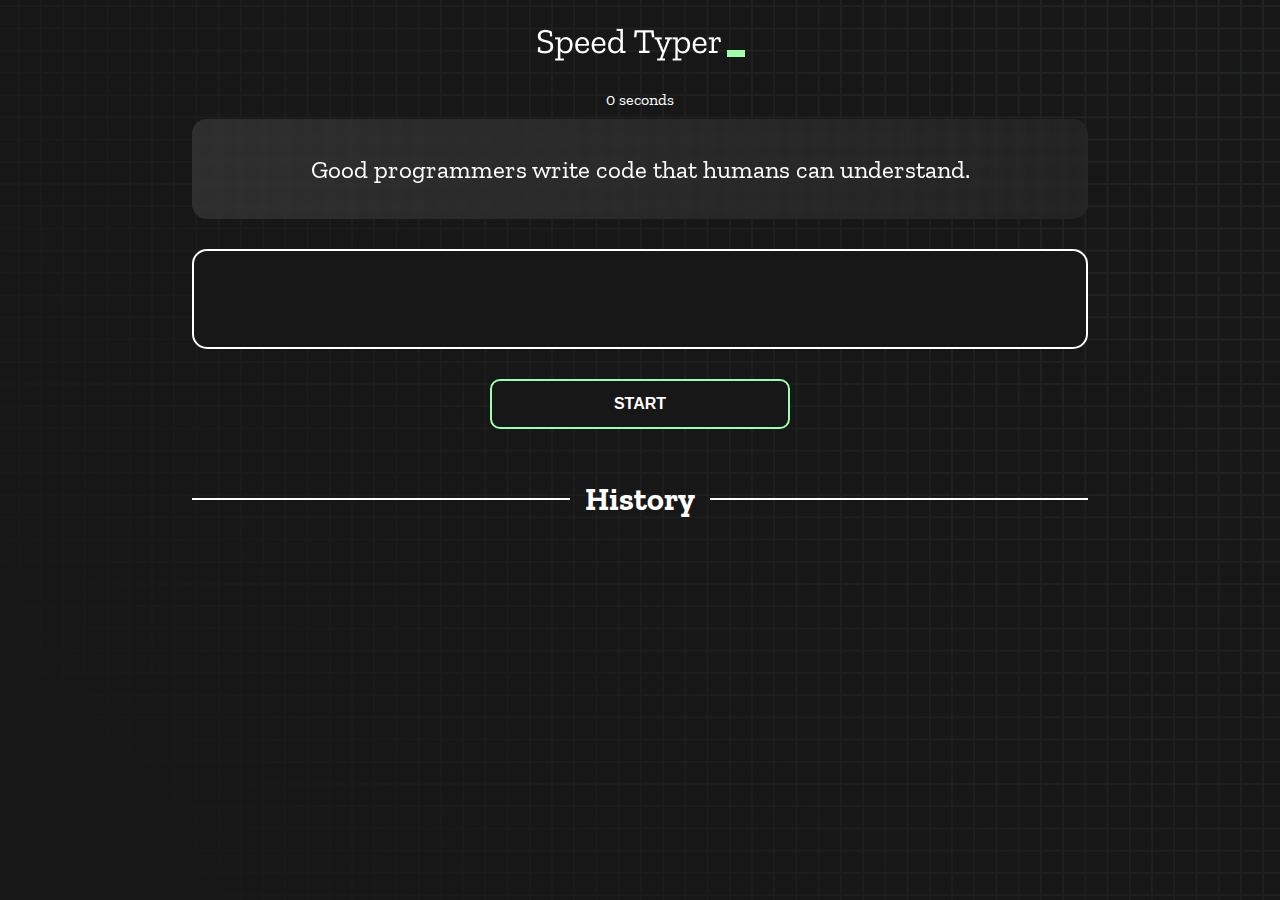
==== index.html @ 2fed746d "Initial commit" ====
<!DOCTYPE html>
<html lang="en">
  <head>
    <meta charset="UTF-8" />
    <meta http-equiv="X-UA-Compatible" content="IE=edge" />
    <meta name="viewport" content="width=device-width, initial-scale=1.0" />
    <title>Speed Monster</title>
    <link rel="stylesheet" href="styles.css" />
    <link rel="preconnect" href="https://fonts.googleapis.com" />
    <link rel="preconnect" href="https://fonts.gstatic.com" crossorigin />
    <link
      href="https://fonts.googleapis.com/css2?family=Zilla+Slab:wght@300;400;500&display=swap"
      rel="stylesheet"
    />
  </head>
  <body>
    <h1 class="title"><img src="./logo.png" /></h1>
    <div id="show-time">0 seconds</div>

    <div class="box-container">
      <div id="question"></div>

      <div id="display" class="inactive"></div>

      <div class="buttons">
        <button id="starts">START</button>
      </div>

      <div class="divider-container">
        <div class="line"></div>
        <h1 class="title2">History</h1>
        <div class="line"></div>
      </div>
      <div id="histories"></div>
    </div>

    <div id="countdown"></div>
    <div id="modal-background" class="hidden"></div>
    <div id="result" class="hidden"></div>

    <script src="./history.js"></script>
    <script src="./script.js"></script>
  </body>
</html>
---- styles.css ----
* {
  padding: 0;
  margin: 0;
  box-sizing: border-box;
}

body {
  background-image: url("./bg.png");
  background-size: cover;
  background-position: left top;
  font-family: "Zilla Slab", serif;
}

.box-container {
  width: 70%;
  margin: 0 auto;
}

#question {
  height: 100px;
  display: flex;
  align-items: center;
  justify-content: center;
  color: white;
  font-size: 25px;
  border-radius: 15px;
  background: rgb(255, 255, 255);
  background: linear-gradient(
    92.49deg,
    rgba(255, 255, 255, 0.1) 0.18%,
    rgba(255, 255, 255, 0.05) 99.85%
  );
  backdrop-filter: blur(5px);
  margin-bottom: 30px;
}

#display {
  height: 100px;
  display: flex;
  flex-wrap: wrap;
  align-items: center;
  padding-left: 5rem;
  color: white;
  font-size: 32px;
  background-color: #171717;
  border: 2px solid #9dffad;
  border-radius: 15px;
}

#countdown {
  position: fixed;
  height: 100vh;
  width: 100vw;
  background-color: rgba(0, 0, 0, 0.8);
  top: 0;
  left: 0;
  display: flex;
  align-items: center;
  justify-content: center;
  font-size: 3rem;
  color: white;
  display: none;
}
#result {
  position: fixed;
  top: 10%; 
  left: 10%;
  transform: translate(-50%, -50%);
  height: 250px;
  width: 400px;
  background-color: #171717;
  border-radius: 15px;
  border: 2px solid #9dffad;
  color: white;
  text-align: center;
  padding: 2rem;
}
#show-time{
  text-align: center;
  color: white;
  margin: 10px 0;
}

.green {
  color: #9dffad;
}
.red {
  color: #eb6565;
}
.bold {
  font-weight: 700;
}
.inactive {
  border: 2px solid white !important;
}
.hidden {
  display: none;
}
.title {
  text-align: center;
  color: white;
  margin: 20px 0;
}

.divider-container {
  height: 80px;
  display: flex;
  justify-content: center;
  align-items: center;
  gap: 15px;
  margin: 0 auto;
}

.line {
  height: 2px;
  background: white;
  width: 100%;
}

.title2 {
  color: white;
  display: block;
}

.buttons {
  display: flex;
  justify-content: center;
  margin: 30px 0;
}
button {
  padding: 10px 20px;
  border: none;
  font-size: 16px;
  font-weight: bold;
  width: 300px;
  height: 50px;
  color: white;
  background-color: #171717;
  border-radius: 10px;
  border: 2px solid #9dffad;
  cursor: pointer;
}

#histories {
  display: flex;
  flex-wrap: wrap;
  justify-content: space-around;
}

.card {
  width: 100%;
  height: 100%;
  padding: 50px;
  display: flex;
  justify-content: space-between;
  align-items: center;
  padding: 20px 30px;
  color: white;
  border-radius: 15px;
  background: rgb(255, 255, 255);
  background: linear-gradient(
    92.49deg,
    rgba(255, 255, 255, 0.1) 0.18%,
    rgba(255, 255, 255, 0.05) 99.85%
  );
  backdrop-filter: blur(5px);
  margin-bottom: 30px;
}

#modal-background {
  background: rgb(255, 255, 255);
  background: linear-gradient(
    92.49deg,
    rgba(255, 255, 255, 0.1) 0.18%,
    rgba(255, 255, 255, 0.05) 99.85%
  );
  backdrop-filter: blur(5px);
  height: 100vh;
  width: 100%;
  position: fixed;
  top: 0;
}

@media only screen and (max-width: 700px) {
  .box-container {
    padding: 0 20px;
    width: 100%;
  }
  .card {
    flex-direction: column;
  }
}
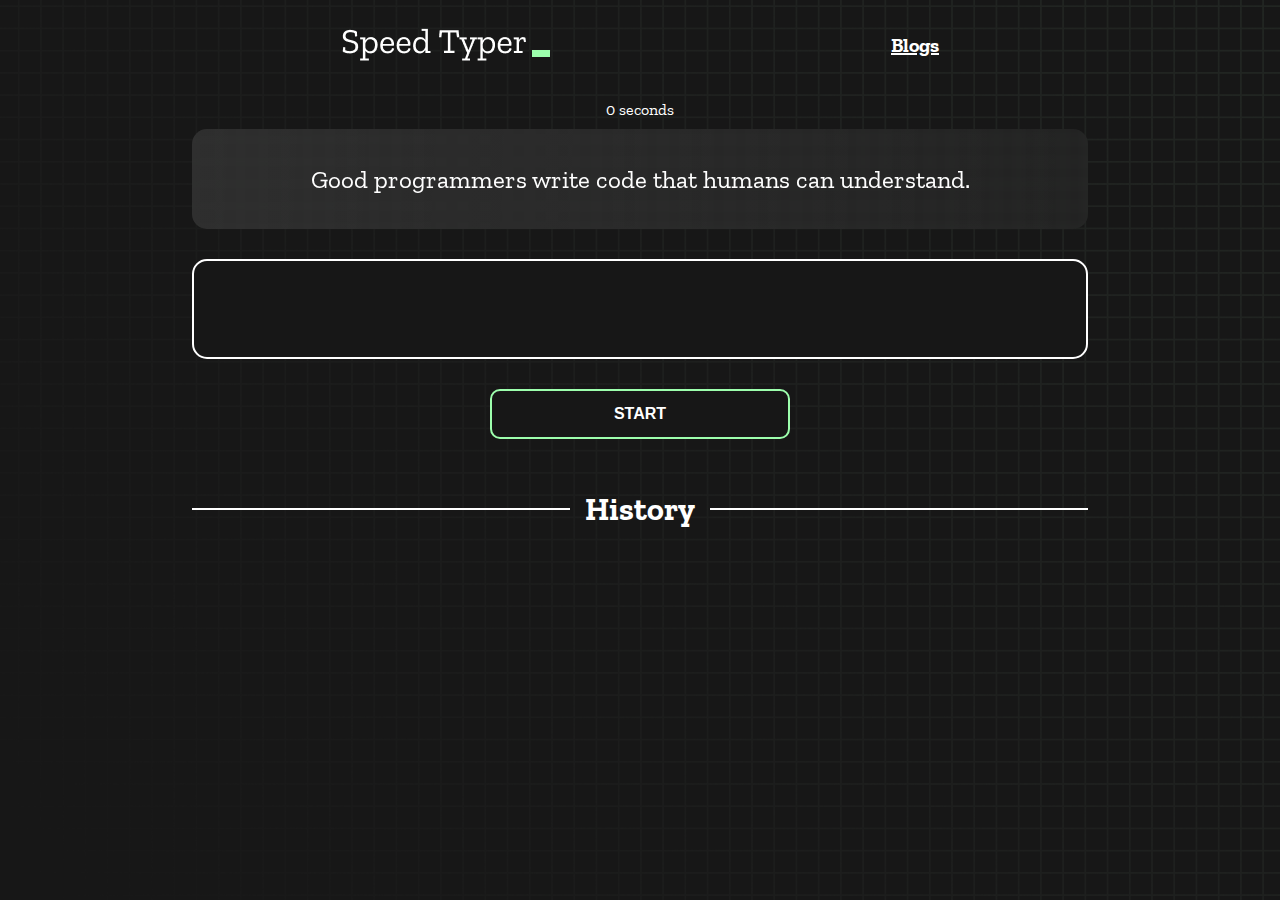
==== commit 6df332ab: "add blogs file" ====
--- a/index.html
+++ b/index.html
@@ -14,7 +14,10 @@
     />
   </head>
   <body>
-    <h1 class="title"><img src="./logo.png" /></h1>
+    <div class="menu">
+      <h1 class="title"><img src="./logo.png" /></h1>
+      <a href="blog.html" target="_blank">Blogs</a>
+    </div>
     <div id="show-time">0 seconds</div>
 
     <div class="box-container">
--- a/styles.css
+++ b/styles.css
@@ -10,7 +10,17 @@
   background-position: left top;
   font-family: "Zilla Slab", serif;
 }
-
+.menu {
+  display: flex;
+  justify-content: space-evenly;
+  align-items: center;
+  cursor: pointer;
+}
+.menu a {
+  color: white;
+  font-weight: bold;
+  font-size: 20px;
+}
 .box-container {
   width: 70%;
   margin: 0 auto;
@@ -63,8 +73,8 @@
 }
 #result {
   position: fixed;
-  top: 10%; 
-  left: 10%;
+  top: 50%;
+  left: 50%;
   transform: translate(-50%, -50%);
   height: 250px;
   width: 400px;
@@ -75,7 +85,7 @@
   text-align: center;
   padding: 2rem;
 }
-#show-time{
+#show-time {
   text-align: center;
   color: white;
   margin: 10px 0;
@@ -142,17 +152,16 @@
 }
 
 #histories {
-  display: flex;
-  flex-wrap: wrap;
-  justify-content: space-around;
+  display: grid;
+  grid-template-columns: repeat(3, 1fr);
+  grid-gap: 20px;
 }
 
 .card {
   width: 100%;
-  height: 100%;
-  padding: 50px;
-  display: flex;
-  justify-content: space-between;
+  height: 200px;
+  display: flex;
+  flex-wrap: wrap;
   align-items: center;
   padding: 20px 30px;
   color: white;
@@ -186,7 +195,9 @@
     padding: 0 20px;
     width: 100%;
   }
-  .card {
-    flex-direction: column;
+
+  #histories {
+    grid-template-columns: repeat(1, 1fr);
+    grid-gap: 0;
   }
 }
